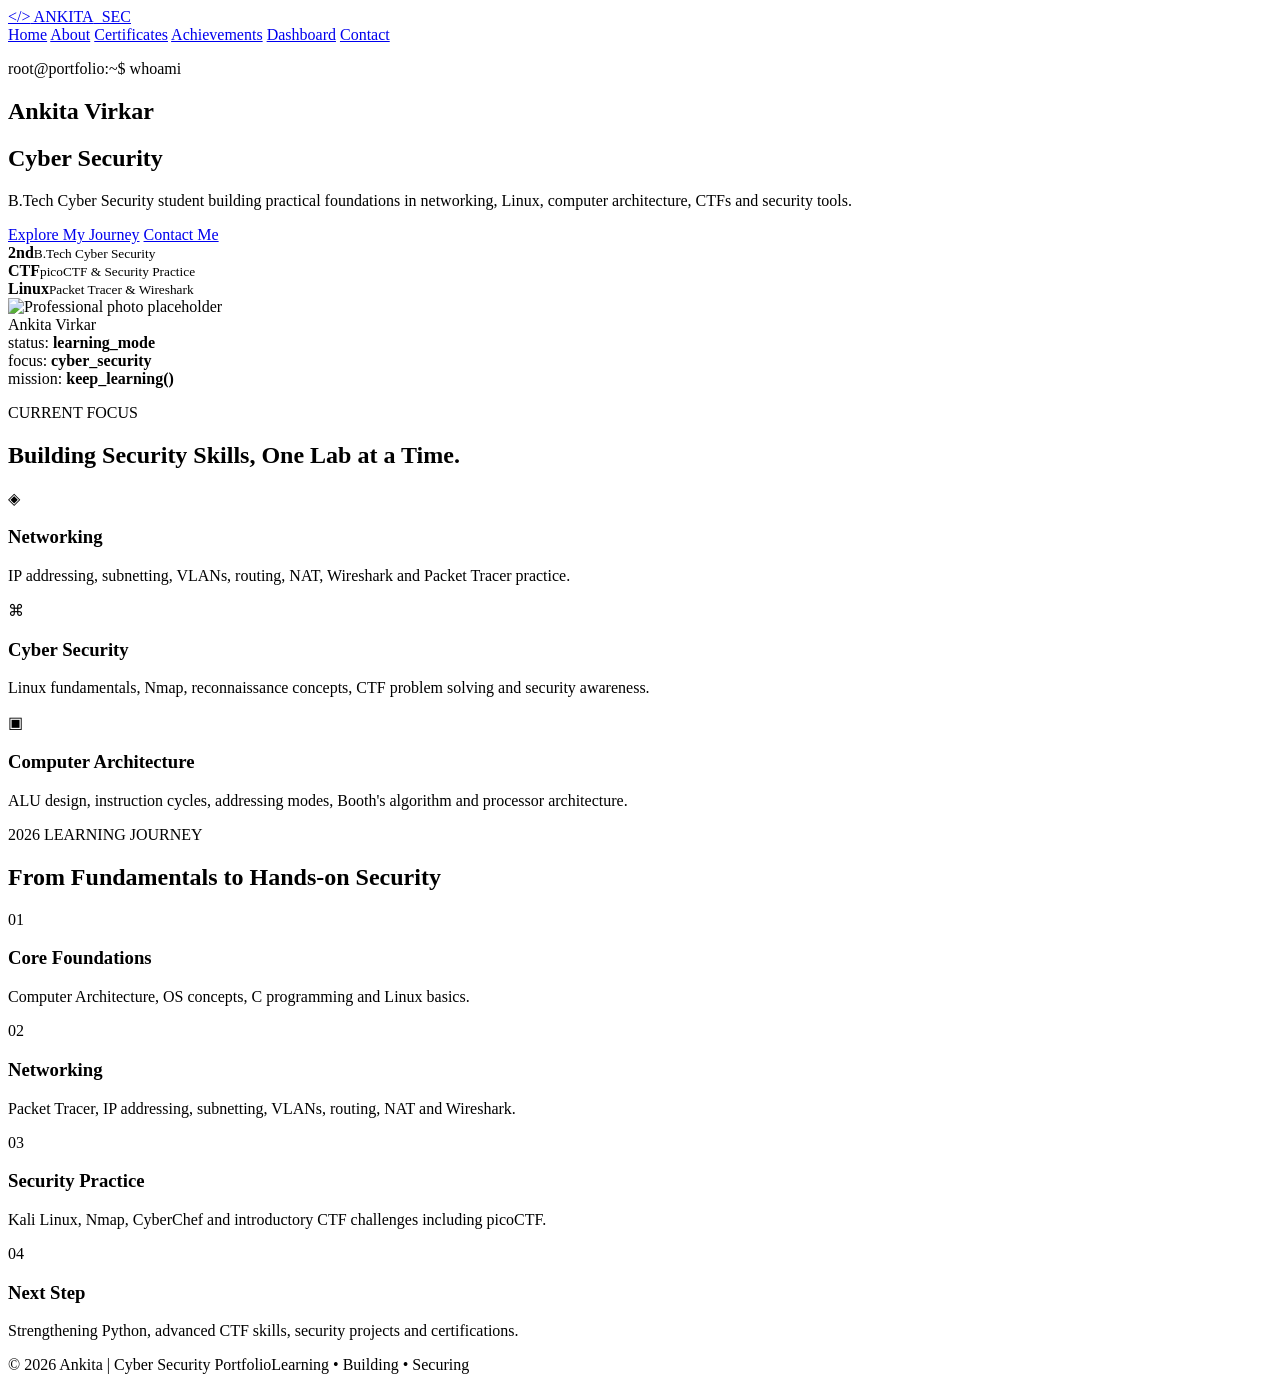
==== index.html @ fb4a3fe1 "Add files via upload" ====
<!DOCTYPE html>
<html lang="en">
<head>
  <meta charset="UTF-8">
  <meta name="viewport" content="width=device-width, initial-scale=1.0">
  <title>Ankita Virkar | Home</title>
  <link rel="stylesheet" href="css/style.css">
</head>
<body>
<header class="navbar">
  <a class="logo" href="index.html"><span>&lt;/&gt;</span> ANKITA<span class="accent">_SEC</span></a>
  <nav>
    <a class="active" href="index.html">Home</a>
    <a href="about.html">About</a>
    <a href="certificates.html">Certificates</a>
    <a href="achievements.html">Achievements</a>
    <a href="dashboard.html">Dashboard</a>
    <a href="contact.html">Contact</a>
  </nav>
</header>

<main>
<section class="hero">
  <div class="hero-grid">
    <div class="hero-text">
      <p class="terminal-line">root@portfolio:~$ whoami</p>
      <h1><span>Ankita Virkar </span></h1>
      <h2><span>Cyber Security<br></span></h2>
      <p class="hero-desc">
        B.Tech Cyber Security student building practical foundations in networking,
        Linux, computer architecture, CTFs and security tools.
      </p>
      <div class="buttons">
        <a class="btn primary" href="dashboard.html">Explore My Journey</a>
        <a class="btn secondary" href="contact.html">Contact Me</a>
      </div>
      <div class="quick-stats">
        <div><strong>2nd</strong><small>B.Tech Cyber Security</small></div>
        <div><strong>CTF</strong><small>picoCTF & Security Practice</small></div>
        <div><strong>Linux</strong><small>Packet Tracer & Wireshark</small></div>
      </div>
    </div>
    <div class="profile-card">
      <div class="photo-frame">
        <img src="assets/Profile.PNG" alt="Professional photo placeholder">
        <div class="scan"></div>
        <span class="photo-label">Ankita Virkar</span>
      </div>
      <div class="profile-code">
        <span>status:</span> <b>learning_mode</b><br>
        <span>focus:</span> <b>cyber_security</b><br>
        <span>mission:</span> <b>keep_learning()</b>
      </div>
    </div>
  </div>
</section>

<section class="section">
  <div class="section-heading">
    <p class="eyebrow">CURRENT FOCUS</p>
    <h2>Building Security Skills, One Lab at a Time.</h2>
  </div>
  <div class="cards three">
    <article class="glass-card"><div class="icon">◈</div><h3>Networking</h3><p>IP addressing, subnetting, VLANs, routing, NAT, Wireshark and Packet Tracer practice.</p></article>
    <article class="glass-card"><div class="icon">⌘</div><h3>Cyber Security</h3><p>Linux fundamentals, Nmap, reconnaissance concepts, CTF problem solving and security awareness.</p></article>
    <article class="glass-card"><div class="icon">▣</div><h3>Computer Architecture</h3><p>ALU design, instruction cycles, addressing modes, Booth's algorithm and processor architecture.</p></article>
  </div>
</section>

<section class="section journey">
  <div class="section-heading">
    <p class="eyebrow">2026 LEARNING JOURNEY</p>
    <h2>From Fundamentals to Hands-on Security</h2>
  </div>
  <div class="timeline">
    <div><span>01</span><h3>Core Foundations</h3><p>Computer Architecture, OS concepts, C programming and Linux basics.</p></div>
    <div><span>02</span><h3>Networking</h3><p>Packet Tracer, IP addressing, subnetting, VLANs, routing, NAT and Wireshark.</p></div>
    <div><span>03</span><h3>Security Practice</h3><p>Kali Linux, Nmap, CyberChef and introductory CTF challenges including picoCTF.</p></div>
    <div><span>04</span><h3>Next Step</h3><p>Strengthening Python, advanced CTF skills, security projects and certifications.</p></div>
  </div>
</section>
</main>

<footer><span>© 2026 Ankita | Cyber Security Portfolio</span><span>Learning • Building • Securing</span></footer>
<script src="js/script.js"></script>
</body>
</html>
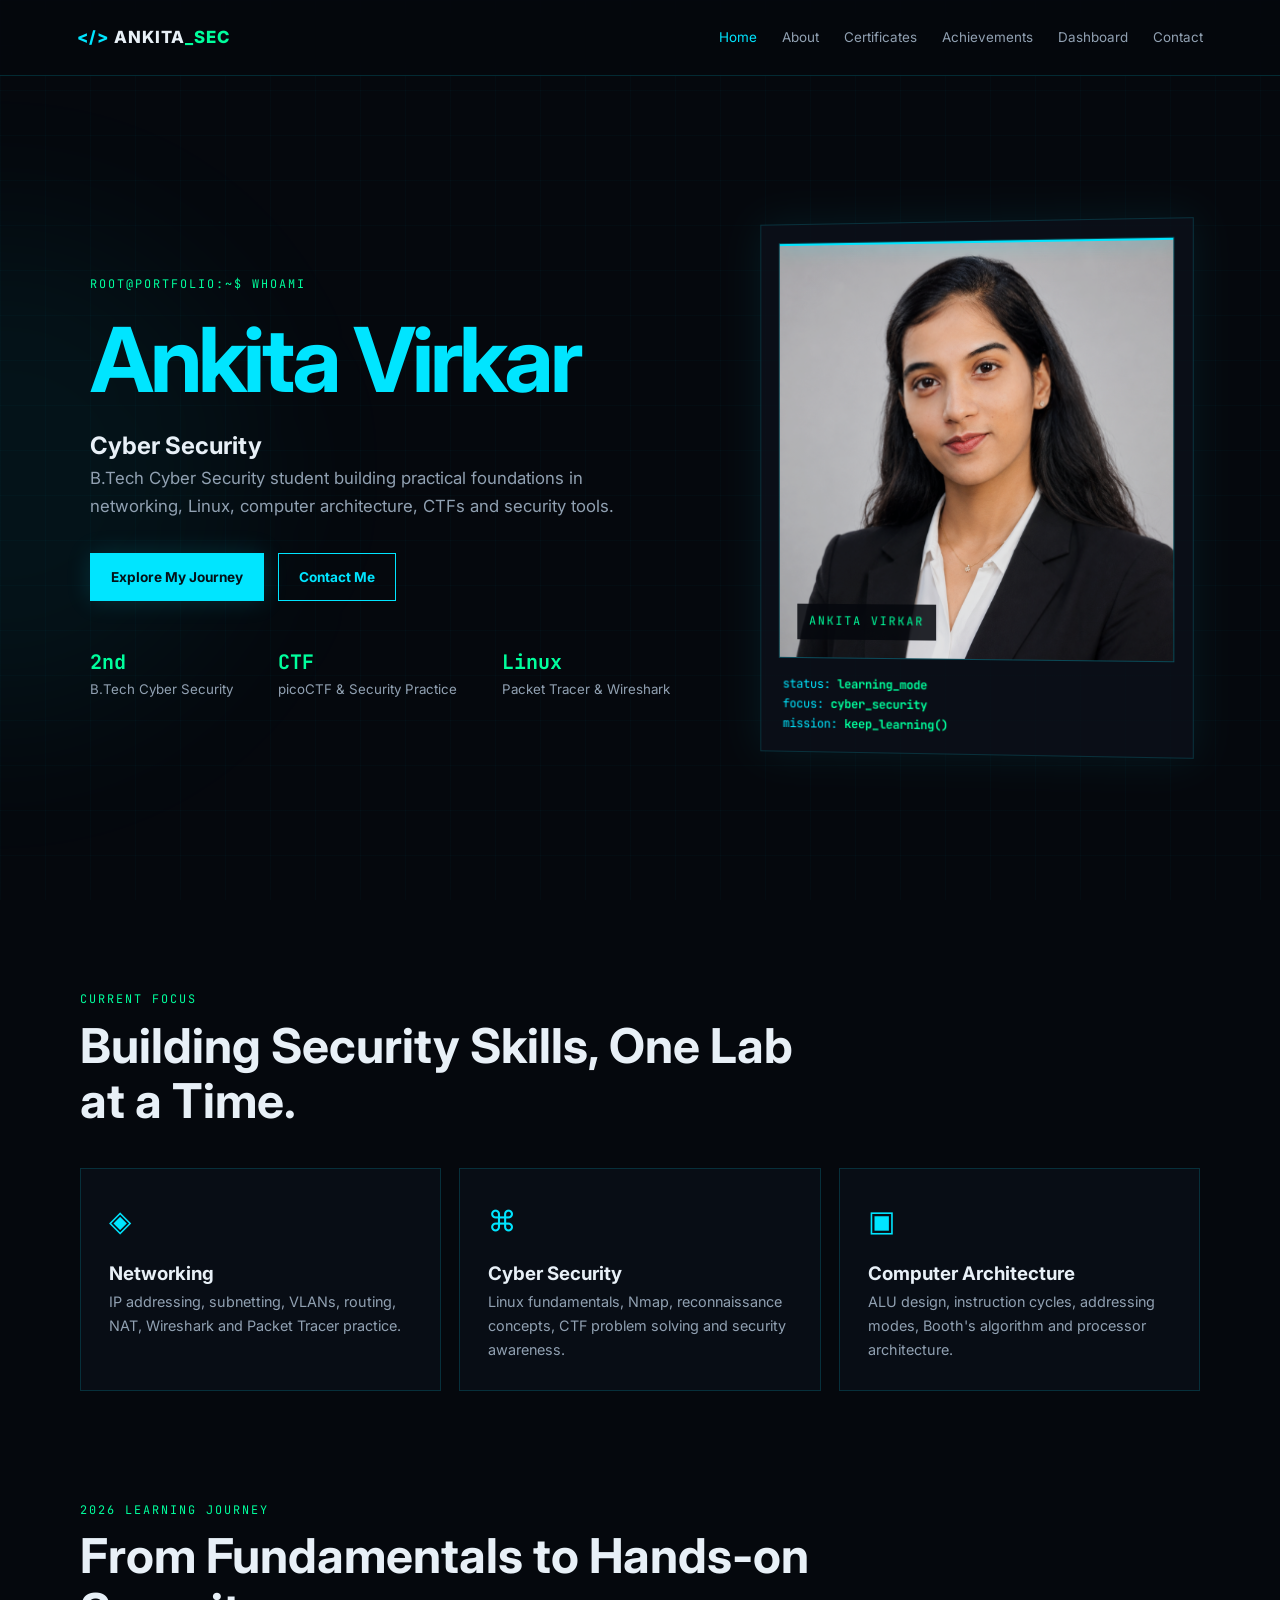
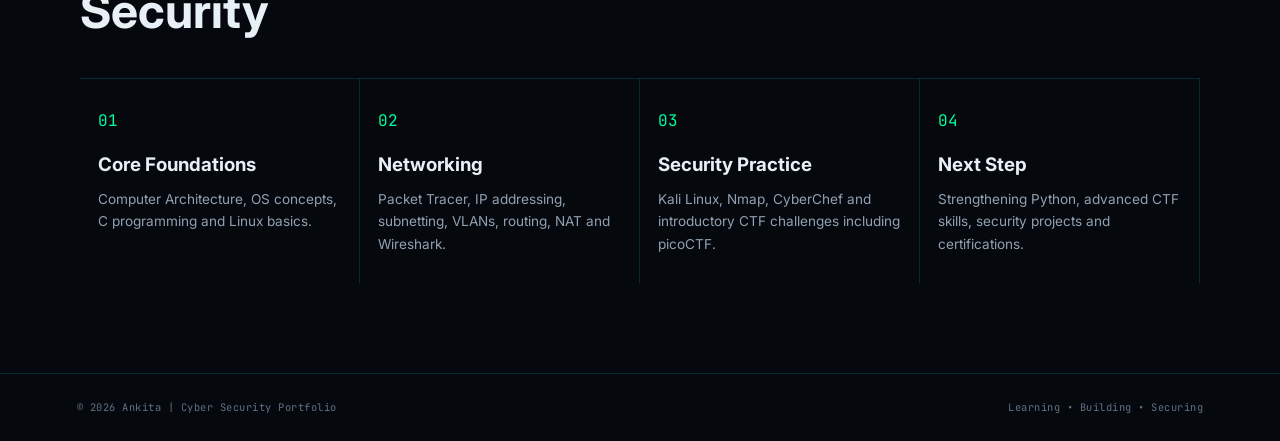
==== commit 083dc4b2: "Update index.html" ====
--- a/index.html
+++ b/index.html
@@ -42,7 +42,7 @@
     </div>
     <div class="profile-card">
       <div class="photo-frame">
-        <img src="assets/Profile.PNG" alt="Professional photo placeholder">
+        <img src="assets/Profile.png" alt="Ankita Virkar">
         <div class="scan"></div>
         <span class="photo-label">Ankita Virkar</span>
       </div>
@@ -84,4 +84,4 @@
 <footer><span>© 2026 Ankita | Cyber Security Portfolio</span><span>Learning • Building • Securing</span></footer>
 <script src="js/script.js"></script>
 </body>
-</html>+</html>
--- a/css/style.css
+++ b/css/style.css
@@ -0,0 +1,41 @@
+@import url('https://fonts.googleapis.com/css2?family=Inter:wght@400;500;600;700;800&family=JetBrains+Mono:wght@400;600&display=swap');
+
+:root{
+  --bg:#05080d;--panel:#0b111a;--panel2:#0e1722;--text:#e8f0f7;--muted:#91a1b2;
+  --cyan:#00e5ff;--green:#00ff9d;--line:rgba(0,229,255,.16);--shadow:0 0 40px rgba(0,229,255,.08);
+}
+*{box-sizing:border-box;margin:0;padding:0}
+html{scroll-behavior:smooth}
+body{font-family:Inter,Arial,sans-serif;background:var(--bg);color:var(--text);line-height:1.65;overflow-x:hidden}
+body:before{content:"";position:fixed;inset:0;pointer-events:none;background-image:linear-gradient(rgba(0,229,255,.025) 1px,transparent 1px),linear-gradient(90deg,rgba(0,229,255,.025) 1px,transparent 1px);background-size:45px 45px;z-index:-2}
+body:after{content:"";position:fixed;width:500px;height:500px;left:-250px;top:25%;border-radius:50%;background:rgba(0,229,255,.05);filter:blur(80px);z-index:-1}
+a{text-decoration:none;color:inherit}
+.navbar{height:76px;display:flex;align-items:center;justify-content:space-between;padding:0 6%;border-bottom:1px solid var(--line);background:rgba(5,8,13,.85);backdrop-filter:blur(14px);position:sticky;top:0;z-index:20}
+.logo{font-weight:800;letter-spacing:1px;font-size:1.05rem}.logo span:first-child{color:var(--cyan)}.accent,span.accent{color:var(--green)}
+nav{display:flex;gap:25px}nav a{font-size:.84rem;color:var(--muted);transition:.25s}nav a:hover,nav a.active{color:var(--cyan)}
+.hero{min-height:calc(100vh - 76px);display:flex;align-items:center;padding:70px 7%;position:relative}
+.hero-grid{width:100%;max-width:1250px;margin:auto;display:grid;grid-template-columns:1.15fr .85fr;gap:80px;align-items:center}
+.terminal-line,.eyebrow,.cert-type,.photo-label{font-family:"JetBrains Mono",monospace;color:var(--green);font-size:.74rem;letter-spacing:2px;text-transform:uppercase}
+.hero h1{font-size:clamp(3rem,7vw,6.3rem);line-height:1.02;letter-spacing:-4px;margin:20px 0}.hero h1 span,.page-hero h1 span{color:var(--cyan)}
+.hero-desc{max-width:680px;color:var(--muted);font-size:1.05rem}
+.buttons{display:flex;gap:14px;margin:32px 0}.btn{display:inline-block;border:1px solid var(--cyan);padding:12px 20px;font-size:.85rem;font-weight:700;transition:.25s;cursor:pointer}.btn.primary{background:var(--cyan);color:#031017;box-shadow:0 0 25px rgba(0,229,255,.15)}.btn.primary:hover{transform:translateY(-2px);box-shadow:0 0 35px rgba(0,229,255,.3)}.btn.secondary{color:var(--cyan)}.btn.secondary:hover{background:rgba(0,229,255,.08)}
+.quick-stats{display:flex;gap:45px;margin-top:45px}.quick-stats div{display:flex;flex-direction:column}.quick-stats strong{font-family:"JetBrains Mono";font-size:1.25rem;color:var(--green)}.quick-stats small{color:var(--muted)}
+.profile-card{padding:18px;border:1px solid var(--line);background:rgba(11,17,26,.75);box-shadow:var(--shadow);transform:perspective(800px) rotateY(-3deg)}
+.photo-frame{height:420px;position:relative;display:flex;align-items:center;justify-content:center;overflow:hidden;border:1px solid rgba(0,229,255,.25);background:linear-gradient(145deg,#101a27,#05080d)}
+.photo-frame img{width:100%;height:100%;object-fit:cover;opacity:.92}.photo-label{position:absolute;bottom:18px;left:18px;background:rgba(5,8,13,.85);padding:8px 12px}.scan{position:absolute;left:0;right:0;top:0;height:2px;background:var(--cyan);box-shadow:0 0 18px var(--cyan);animation:scan 4s linear infinite}@keyframes scan{50%{top:100%}}
+.profile-code{font-family:"JetBrains Mono";font-size:.76rem;color:var(--muted);padding:16px 4px 0}.profile-code span{color:var(--cyan)}.profile-code b{color:var(--green)}
+.section{max-width:1180px;margin:0 auto;padding:90px 30px}.section-heading{max-width:760px;margin-bottom:40px}.section h2{font-size:clamp(1.8rem,4vw,3rem);line-height:1.15;margin:8px 0 28px}.cards{display:grid;gap:18px}.cards.three{grid-template-columns:repeat(3,1fr)}.glass-card{padding:28px;border:1px solid var(--line);background:rgba(11,17,26,.7);transition:.3s}.glass-card:hover,.cert-card:hover,.achievement:hover{border-color:rgba(0,229,255,.4);transform:translateY(-4px);box-shadow:var(--shadow)}.icon{font-size:1.8rem;color:var(--cyan);margin-bottom:15px}.glass-card p,.cert-card p,.achievement p{color:var(--muted);font-size:.9rem}
+.timeline{display:grid;grid-template-columns:repeat(4,1fr);border-top:1px solid var(--line)}.timeline>div{padding:28px 18px;border-right:1px solid var(--line)}.timeline span{font-family:"JetBrains Mono";color:var(--green)}.timeline h3{margin:15px 0 7px}.timeline p{color:var(--muted);font-size:.85rem}
+.page-hero{padding:110px 7% 70px;border-bottom:1px solid var(--line);max-width:1400px;margin:auto}.page-hero h1{font-size:clamp(3rem,7vw,5.8rem);letter-spacing:-3px;line-height:1.05;margin:12px 0}.page-hero p:last-child{max-width:700px;color:var(--muted)}
+.about-grid{display:grid;grid-template-columns:.7fr 1.3fr;gap:70px;align-items:center}.about-photo{height:520px;border:1px solid var(--line);padding:12px;position:relative}.about-photo img{width:100%;height:100%;object-fit:cover}.corner{position:absolute;width:50px;height:50px;border-color:var(--green);border-style:solid}.c1{top:-8px;left:-8px;border-width:2px 0 0 2px}.c2{bottom:-8px;right:-8px;border-width:0 2px 2px 0}.about-grid p{color:var(--muted);margin:14px 0}.skill-list{display:grid;gap:18px;max-width:850px}.skill{display:grid;grid-template-columns:180px 1fr 50px;gap:15px;align-items:center;font-size:.85rem}.skill>div,.progress-row>div{height:5px;background:#16212d}.skill i,.progress-row i{display:block;height:100%;background:linear-gradient(90deg,var(--cyan),var(--green));box-shadow:0 0 12px rgba(0,229,255,.25)}.skill b{color:var(--green);font-family:"JetBrains Mono";font-size:.72rem}.note{color:#657688;font-size:.78rem;margin-top:25px}
+.tags{display:flex;flex-wrap:wrap;gap:10px}.tags span{padding:8px 13px;border:1px solid var(--line);background:rgba(0,229,255,.035);font-family:"JetBrains Mono";font-size:.72rem;color:#b8c9d7}.tags.mini{margin-top:16px}.tags.mini span{font-size:.65rem;padding:5px 9px}
+.certificate-grid{display:grid;grid-template-columns:repeat(2,1fr);gap:18px}.cert-card{display:grid;grid-template-columns:70px 1fr;gap:20px;padding:28px;border:1px solid var(--line);background:rgba(11,17,26,.7);transition:.3s}.cert-icon{width:58px;height:58px;border:1px solid var(--cyan);display:grid;place-items:center;color:var(--cyan);font-size:1.7rem}.cert-card h3{margin:8px 0}.upload-card{border-style:dashed}
+.achievement-grid{display:grid;grid-template-columns:repeat(2,1fr);gap:18px}.achievement{display:grid;grid-template-columns:55px 1fr;gap:20px;padding:28px;border:1px solid var(--line);background:rgba(11,17,26,.7);transition:.3s}.achievement .number{font-family:"JetBrains Mono";color:var(--green);font-size:1.2rem}.achievement strong{display:block;color:#b9c8d5;font-size:.72rem;margin-top:14px}.terminal-box{font-family:"JetBrains Mono";border:1px solid var(--line);background:#03060a;padding:25px;max-width:1120px}.terminal-box p{color:#8ea4b5;font-size:.8rem;margin-top:8px}.terminal-box p:last-child{color:var(--green)}.prompt{color:var(--green)}.path{color:var(--cyan)}
+.dashboard-stats{display:grid;grid-template-columns:repeat(4,1fr);gap:15px}.dash-stat{border:1px solid var(--line);padding:25px;background:var(--panel);text-align:center}.dash-stat b{display:block;font-family:"JetBrains Mono";font-size:1.8rem;color:var(--cyan)}.dash-stat span{font-size:.75rem;color:var(--muted)}
+.dashboard-grid{display:grid;grid-template-columns:1fr 1fr;gap:18px;padding-top:10px}.panel{border:1px solid var(--line);padding:30px;background:rgba(11,17,26,.7)}.panel h2{font-size:1.5rem;margin-bottom:28px}.progress-row{display:grid;grid-template-columns:1fr 50px;gap:8px;margin:20px 0;font-size:.8rem}.progress-row b{color:var(--green);font-family:"JetBrains Mono";font-size:.7rem;text-align:right}.progress-row>div{grid-column:1/3}.board{list-style:none;display:grid;gap:10px}.board li{padding:12px;border:1px solid rgba(255,255,255,.06);color:#8193a5;font-size:.82rem}.board li span{display:inline-block;width:25px;color:#657688}.board .done{color:#b5c6d3}.board .done span,.board .active-task{color:var(--green)}.tool-grid{display:grid;grid-template-columns:repeat(3,1fr);gap:12px}.tool-grid div{padding:18px;border:1px solid var(--line);background:var(--panel)}.tool-grid b{color:var(--cyan);font-family:"JetBrains Mono";margin-right:12px}.tool-grid span{font-size:.82rem}
+.contact-grid{display:grid;grid-template-columns:1fr 1fr;gap:80px}.contact-card{display:flex;gap:18px;align-items:center;border-bottom:1px solid var(--line);padding:20px 0}.contact-card>span{width:40px;height:40px;display:grid;place-items:center;border:1px solid var(--cyan);color:var(--cyan);font-family:"JetBrains Mono";font-size:.75rem}.contact-card small{display:block;color:var(--green);font-family:"JetBrains Mono";font-size:.65rem;letter-spacing:1px}.contact-card strong{font-size:.85rem;color:#d1dce5}.contact-form{border:1px solid var(--line);padding:32px;background:var(--panel)}.contact-form h2{font-size:1.5rem;margin-bottom:20px}.contact-form label{display:block;color:#9fb0c0;font-size:.78rem;margin:14px 0}.contact-form input,.contact-form textarea{width:100%;margin-top:7px;background:#05080d;border:1px solid #1b2a38;color:var(--text);padding:13px;font:inherit;outline:none}.contact-form input:focus,.contact-form textarea:focus{border-color:var(--cyan)}.contact-form button{margin-top:10px}#form-status{color:var(--green);font-size:.8rem;margin-top:15px}
+.text-link{color:var(--cyan);font-size:.8rem}.section+.section{padding-top:20px}
+footer{display:flex;justify-content:space-between;padding:25px 6%;border-top:1px solid var(--line);color:#617284;font-family:"JetBrains Mono";font-size:.65rem;letter-spacing:.5px}
+@media(max-width:900px){nav{gap:12px}.hero-grid,.about-grid,.dashboard-grid,.contact-grid{grid-template-columns:1fr}.hero{padding-top:50px}.profile-card{max-width:520px;margin:auto}.cards.three,.timeline,.dashboard-stats,.tool-grid{grid-template-columns:1fr 1fr}.certificate-grid,.achievement-grid{grid-template-columns:1fr}}
+@media(max-width:650px){.navbar{height:auto;min-height:70px;flex-direction:column;padding:16px;gap:14px}nav{flex-wrap:wrap;justify-content:center}.hero h1{font-size:3rem;letter-spacing:-2px}.quick-stats{gap:20px}.cards.three,.timeline,.dashboard-stats,.tool-grid{grid-template-columns:1fr}.section{padding:65px 20px}.page-hero{padding:80px 20px 55px}.page-hero h1{font-size:3rem}.about-photo{height:400px}.skill{grid-template-columns:1fr 50px}.skill>div{grid-column:1/3;grid-row:2}.contact-grid{gap:40px}footer{flex-direction:column;gap:8px}}
+
